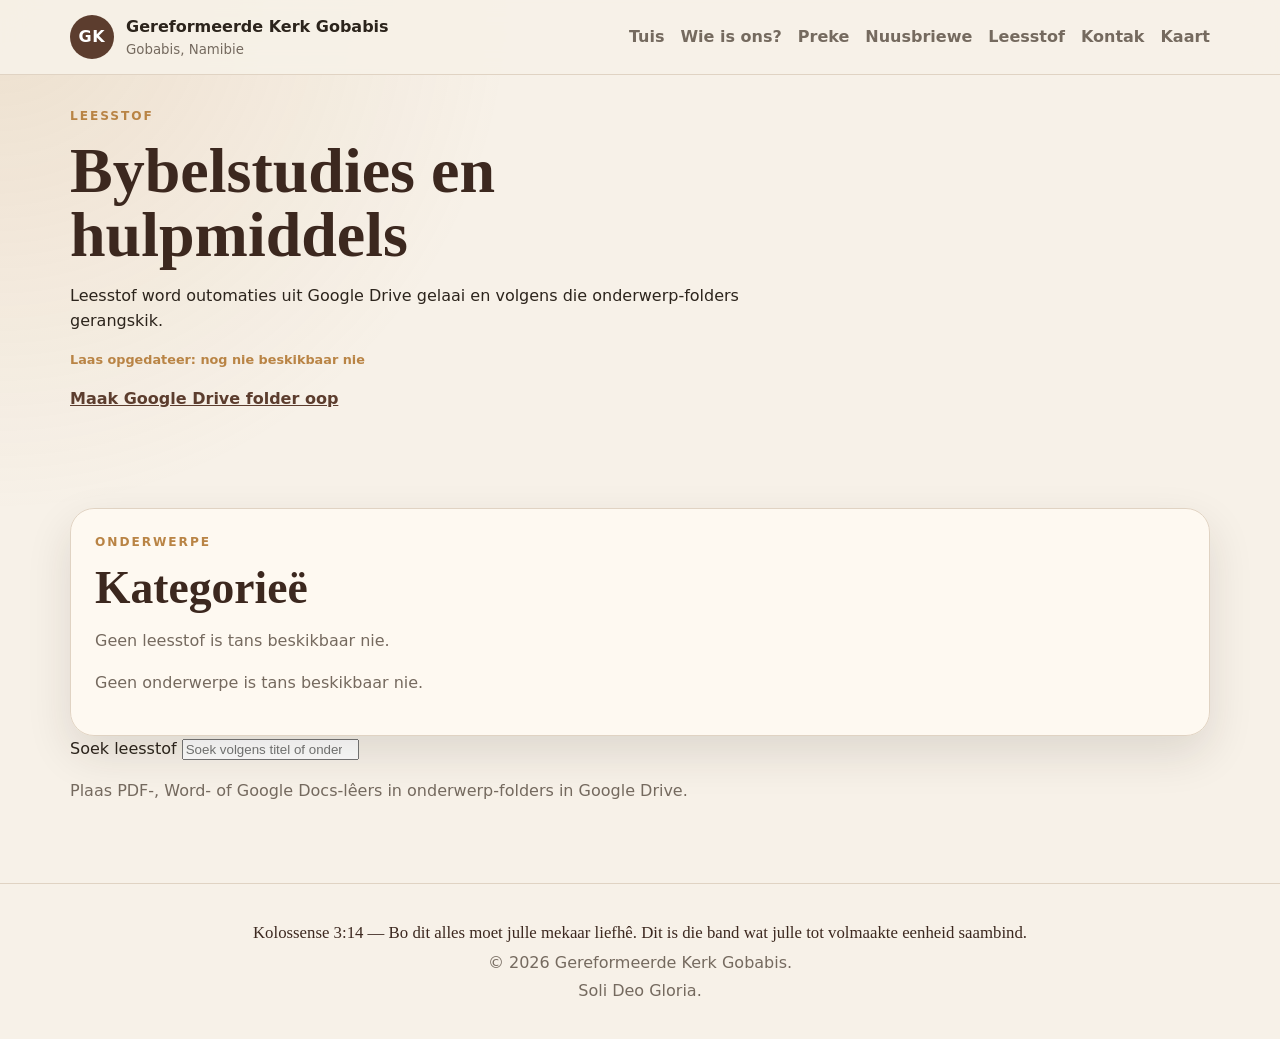
==== leesstof.html @ 3dd40076 "Add leesstof library page" ====
<!doctype html>
<html lang="af">
  <head>
    <meta charset="utf-8" />
    <meta name="viewport" content="width=device-width, initial-scale=1" />
    <meta name="description" content="Leesstof en Bybelstudiemateriaal van Gereformeerde Kerk Gobabis." />
    <title>Leesstof | Gereformeerde Kerk Gobabis</title>
    <link rel="icon" href="/buffelsfontein/favicon.svg?v=2" type="image/svg+xml" />
    <link rel="shortcut icon" href="/buffelsfontein/favicon.svg?v=2" type="image/svg+xml" />
    <link rel="stylesheet" href="styles.css" />
    <link rel="stylesheet" href="extras.css" />
  </head>
  <body>
    <header class="site-header">
      <nav class="nav" aria-label="Hoofnavigasie">
        <a class="brand" href="index.html" aria-label="Gereformeerde Kerk Gobabis tuis">
          <span class="brand-mark">GK</span>
          <span>
            <strong data-field="church.name">Gereformeerde Kerk Gobabis</strong>
            <small data-field="church.location">Gobabis, Namibie</small>
          </span>
        </a>

        <button class="menu-button" type="button" aria-expanded="false" aria-controls="nav-links">Menu</button>

        <div class="nav-links" id="nav-links">
          <a href="index.html">Tuis</a>
          <a href="index.html#wie-ons-is">Wie is ons?</a>
          <a href="preke.html">Preke</a>
          <a href="nuusbriewe.html">Nuusbriewe</a>
          <a href="leesstof.html">Leesstof</a>
          <a href="index.html#kontak">Kontak</a>
          <a href="index.html#kaart">Kaart</a>
        </div>
      </nav>
    </header>

    <main id="top">
      <section class="section compact-section">
        <div class="section-heading">
          <p class="eyebrow">Leesstof</p>
          <h1 class="page-title">Bybelstudies en hulpmiddels</h1>
          <p>Leesstof word outomaties uit Google Drive gelaai en volgens die onderwerp-folders gerangskik.</p>
          <p class="feed-updated" id="leesstof-updated">Laas opgedateer: wag vir feed</p>
          <a class="text-link" id="leesstof-folder-link" href="#" target="_blank" rel="noopener">Maak Google Drive folder oop</a>
        </div>
      </section>

      <section class="section leesstof-layout" aria-label="Leesstof biblioteek">
        <aside class="newsletter-sidebar leesstof-sidebar">
          <p class="eyebrow">Onderwerpe</p>
          <h2>Kategorieë</h2>
          <p class="muted" id="leesstof-summary">Leesstof word gelaai.</p>
          <div class="category-list" id="leesstof-category-list"></div>
        </aside>

        <div class="leesstof-main">
          <label class="search-label" for="leesstof-search">Soek leesstof</label>
          <input class="search-input" id="leesstof-search" type="search" placeholder="Soek volgens titel of onderwerp..." />
          <div class="leesstof-items" id="leesstof-items">
            <p class="muted">Leesstof word gelaai.</p>
          </div>
        </div>
      </section>
    </main>

    <footer class="site-footer">
      <p class="footer-verse">Kolossense 3:14 — Bo dit alles moet julle mekaar liefhê. Dit is die band wat julle tot volmaakte eenheid saambind.</p>
      <p>&copy; <span id="year"></span> <span data-field="church.name">Gereformeerde Kerk Gobabis</span>.</p>
      <p>Soli Deo Gloria.</p>
    </footer>

    <script src="script.js"></script>
  </body>
</html>
---- styles.css ----
:root {
  color-scheme: only light;
  --background: #f7f1e8;
  --surface: #fffaf2;
  --surface-strong: #ffffff;
  --text: #2c241c;
  --muted: #756a5f;
  --line: #e0d3c3;
  --brand: #5c3d2e;
  --brand-dark: #3c281f;
  --accent: #b98445;
  --danger: #8a2f24;
  --danger-bg: #fff1ef;
  --shadow: 0 18px 45px rgba(44, 36, 28, 0.12);
  font-family: Inter, ui-sans-serif, system-ui, -apple-system, BlinkMacSystemFont, "Segoe UI", sans-serif;
}

* { box-sizing: border-box; }
html { scroll-behavior: smooth; background: #f7f1e8; }
body { margin: 0; background: radial-gradient(circle at top left, rgba(185, 132, 69, 0.16), transparent 32rem), var(--background); color: var(--text); line-height: 1.6; }
a { color: inherit; }

.site-header { position: sticky; top: 0; z-index: 10; background: rgba(247, 241, 232, 0.92); border-bottom: 1px solid var(--line); backdrop-filter: blur(14px); }
.nav { max-width: 1180px; margin: 0 auto; padding: 0.85rem 1.25rem; display: flex; align-items: center; justify-content: space-between; gap: 1rem; }
.brand { display: inline-flex; align-items: center; gap: 0.75rem; text-decoration: none; }
.brand-mark { width: 2.75rem; height: 2.75rem; border-radius: 999px; display: grid; place-items: center; background: var(--brand); color: white; font-weight: 800; letter-spacing: 0.04em; }
.brand strong, .brand small { display: block; }
.brand small { color: var(--muted); }
.nav-links { display: flex; align-items: center; gap: 1rem; }
.nav-links a { color: var(--muted); font-weight: 650; text-decoration: none; }
.nav-links a:hover { color: var(--brand); }
.menu-button { display: none; border: 1px solid var(--line); border-radius: 999px; background: var(--surface); color: var(--brand); padding: 0.55rem 0.9rem; font-weight: 700; }

.data-alert { display: none; max-width: 1180px; margin: 1rem auto 0; padding: 0.9rem 1.25rem; border: 1px solid rgba(138, 47, 36, 0.25); border-radius: 1rem; background: var(--danger-bg); color: var(--danger); font-weight: 750; }
.data-load-failed .data-alert { display: block; }

.section { max-width: 1180px; margin: 0 auto; padding: 4rem 1.25rem; }
.compact-section { padding-top: 3rem; padding-bottom: 3rem; }
.page-title { margin: 0; font-family: Georgia, "Times New Roman", serif; font-size: clamp(2.2rem, 5vw, 4rem); line-height: 1; color: var(--brand-dark); }
.section-heading { max-width: 760px; }
.section-heading p:last-child { color: var(--muted); }
.eyebrow { color: var(--accent); font-size: 0.76rem; font-weight: 800; letter-spacing: 0.16em; margin: 0 0 0.75rem; text-transform: uppercase; }
.muted { color: var(--muted); }

.hero { min-height: auto; display: grid; grid-template-columns: minmax(0, 1.15fr) minmax(260px, 0.55fr); align-items: center; gap: 1.5rem; }
.hero h1 { max-width: 760px; margin: 0; font-family: Georgia, "Times New Roman", serif; font-size: clamp(2.35rem, 6vw, 4.7rem); line-height: 0.98; color: var(--brand-dark); }
.lead { max-width: 680px; color: var(--muted); font-size: clamp(1.05rem, 1.8vw, 1.25rem); }
.hero-actions, .social-links { display: flex; flex-wrap: wrap; gap: 0.8rem; margin-top: 1.4rem; }
.button { border-radius: 999px; display: inline-flex; align-items: center; justify-content: center; min-height: 3rem; padding: 0 1.25rem; font-weight: 800; text-decoration: none; white-space: nowrap; }
.button.primary { background: var(--brand); color: white; }
.button.secondary { border: 1px solid var(--line); background: var(--surface); color: var(--brand); }
.text-link { display: inline-flex; margin-top: 1rem; color: var(--brand); font-weight: 800; }

.hero-card, .contact-card, .feature-card, .info-card, .newsletter-sidebar { border: 1px solid var(--line); border-radius: 1.5rem; background: rgba(255, 250, 242, 0.88); box-shadow: var(--shadow); padding: 1.5rem; }
.feature-card { padding: clamp(1.5rem, 4vw, 2.25rem); max-width: 900px; }
.info-card { display: flex; align-items: center; justify-content: space-between; gap: 1.5rem; }
.hero-card h2, .section-heading h2, .split h2, .feature-card h2, .info-card h2, .newsletter-sidebar h2 { margin: 0; font-family: Georgia, "Times New Roman", serif; color: var(--brand-dark); font-size: clamp(1.8rem, 4vw, 2.85rem); line-height: 1.05; }
.feature-card p:last-child, .info-card p:last-child { color: var(--muted); max-width: 760px; }
.service-list { display: grid; gap: 0.25rem; margin: 1rem 0; }
.service-time { color: var(--brand); font-size: 2.65rem; font-weight: 900; line-height: 1; margin: 0.8rem 0 0.1rem; }
.service-time.smaller { font-size: 2rem; }

.embed-shell { position: relative; overflow: hidden; border: 1px solid var(--line); border-radius: 1.5rem; background: var(--surface-strong); box-shadow: var(--shadow); }
.embed-shell iframe { display: none; width: 100%; border: 0; }
.video-shell { display: block; min-height: auto; margin-top: 1.2rem; aspect-ratio: 16 / 9; }
.video-shell iframe { height: 100%; }
.video-page-layout { display: grid; grid-template-columns: minmax(0, 1fr) minmax(260px, 0.38fr); gap: 1.25rem; align-items: start; padding-top: 1rem; }
.video-page-player { margin-top: 0; }
.video-sidebar { position: sticky; top: 6rem; }
.video-list { display: grid; gap: 0.8rem; margin-top: 1rem; }
.video-list-button { border: 1px solid var(--line); border-radius: 1rem; background: var(--surface-strong); color: var(--text); cursor: pointer; overflow: hidden; padding: 0; text-align: left; }
.video-list-button img { display: block; width: 100%; aspect-ratio: 16 / 9; object-fit: cover; }
.video-list-button span { display: block; color: var(--accent); font-size: 0.78rem; font-weight: 800; padding: 0.75rem 0.85rem 0.15rem; text-transform: uppercase; }
.video-list-button strong { display: block; color: var(--brand-dark); line-height: 1.3; padding: 0 0.85rem 0.85rem; }
.video-list-button:hover { border-color: var(--accent); }

.newsletter-reader-layout { display: grid; grid-template-columns: minmax(240px, 0.35fr) minmax(0, 1fr); gap: 1.25rem; align-items: start; padding-top: 1rem; }
.newsletter-sidebar { position: sticky; top: 6rem; }
.newsletter-archive-list { display: grid; gap: 0.75rem; margin-top: 1rem; }
.newsletter-list-button { border: 1px solid var(--line); border-radius: 1rem; background: var(--surface-strong); color: var(--text); cursor: pointer; padding: 0.85rem; text-align: left; }
.newsletter-list-button span { display: block; color: var(--accent); font-size: 0.78rem; font-weight: 800; margin-bottom: 0.2rem; text-transform: uppercase; }
.newsletter-list-button strong { display: block; color: var(--brand-dark); }
.newsletter-list-button:hover { border-color: var(--accent); }
.newsletter-reader-shell { min-height: 720px; }
.newsletter-reader-shell iframe { height: 720px; }

.placeholder { min-height: inherit; display: grid; place-items: center; padding: 2rem; text-align: center; }
.placeholder h3 { margin-bottom: 0.25rem; color: var(--brand-dark); }
.placeholder p { max-width: 520px; margin: 0 auto; color: var(--muted); }

.split { display: grid; grid-template-columns: 1fr 1fr; align-items: start; gap: 2rem; }
.split p { color: var(--muted); }
.contact-card p { margin: 0 0 0.7rem; }
.contact-card p:last-child { margin-bottom: 0; }
.site-footer { border-top: 1px solid var(--line); padding: 2rem 1.25rem; text-align: center; color: var(--muted); }
.site-footer p { margin: 0.2rem 0; }
.footer-verse { color: var(--brand-dark); font-family: Georgia, "Times New Roman", serif; font-size: 1.05rem; }

@media (prefers-color-scheme: dark) {
  :root {
    color-scheme: only light;
    --background: #f7f1e8;
    --surface: #fffaf2;
    --surface-strong: #ffffff;
    --text: #2c241c;
    --muted: #756a5f;
    --line: #e0d3c3;
    --brand: #5c3d2e;
    --brand-dark: #3c281f;
    --accent: #b98445;
    --danger: #8a2f24;
    --danger-bg: #fff1ef;
    --shadow: 0 18px 45px rgba(44, 36, 28, 0.12);
  }

  html { background: #f7f1e8; }
  body { background: radial-gradient(circle at top left, rgba(185, 132, 69, 0.16), transparent 32rem), var(--background); color: var(--text); }
}

@media (max-width: 900px) {
  .menu-button { display: inline-flex; }
  .nav { align-items: flex-start; }
  .nav-links { position: absolute; inset: 100% 1rem auto 1rem; display: none; flex-direction: column; align-items: stretch; border: 1px solid var(--line); border-radius: 1rem; background: var(--surface); padding: 0.8rem; box-shadow: var(--shadow); }
  .nav-links.is-open { display: flex; }
  .nav-links a { padding: 0.55rem 0.4rem; }
  .hero, .split, .newsletter-reader-layout, .video-page-layout { grid-template-columns: 1fr; }
  .newsletter-sidebar, .video-sidebar { position: static; }
  .info-card { align-items: stretch; flex-direction: column; }
  .newsletter-reader-shell, .newsletter-reader-shell iframe { min-height: 560px; height: 560px; }
}

@media (max-width: 520px) {
  .brand small { display: none; }
  .section { padding-left: 1rem; padding-right: 1rem; }
  .button { width: 100%; }
}
---- extras.css ----
.compact-section {
  padding-top: 2rem;
  padding-bottom: 2rem;
}

.hero {
  gap: 1.25rem;
}

.hero h1 {
  font-size: clamp(2.1rem, 5vw, 4.1rem);
}

.lead {
  font-size: clamp(1rem, 1.6vw, 1.18rem);
}

.button {
  min-height: 2.75rem;
  padding: 0 1.1rem;
  gap: 0.45rem;
}

.compact-actions {
  margin-top: 1rem;
}

.compact-card {
  padding: 1.25rem;
}

.compact-service-list {
  grid-template-columns: auto 1fr;
  align-items: baseline;
  column-gap: 0.85rem;
}

.compact-service-list .service-time {
  font-size: 2.2rem;
  margin-top: 0.55rem;
}

.compact-service-list .service-time.smaller {
  font-size: 1.65rem;
}

.home-grid {
  display: grid;
  grid-template-columns: repeat(2, minmax(0, 1fr));
  gap: 1.25rem;
  align-items: stretch;
}

.content-preview-card {
  border: 1px solid var(--line);
  border-radius: 1.5rem;
  background: rgba(255, 250, 242, 0.88);
  box-shadow: var(--shadow);
  padding: 1.35rem;
  display: grid;
  gap: 1rem;
  align-content: start;
}

.content-preview-card h2 {
  margin: 0;
  font-family: Georgia, "Times New Roman", serif;
  color: var(--brand-dark);
  font-size: clamp(1.45rem, 3vw, 2.25rem);
  line-height: 1.05;
}

.feed-updated {
  margin: 0.8rem 0 0;
  color: var(--accent);
  font-size: 0.8rem;
  font-weight: 800;
}

.preview-link {
  display: block;
  overflow: hidden;
  border: 1px solid var(--line);
  border-radius: 1.1rem;
  background: var(--surface-strong);
  color: var(--brand-dark);
  font-weight: 800;
  text-decoration: none;
}

.preview-link img {
  display: none;
  width: 100%;
  aspect-ratio: 16 / 9;
  object-fit: cover;
  background: var(--line);
}

.preview-link span {
  display: block;
  padding: 0.85rem;
}

.newsletter-mini-preview {
  border: 1px solid var(--line);
  border-radius: 1.1rem;
  background: var(--surface-strong);
  padding: 1rem;
}

.newsletter-mini-preview h3 {
  margin: 0;
  font-family: Georgia, "Times New Roman", serif;
  color: var(--brand-dark);
  font-size: 1.35rem;
}

.icon-button .social-icon-img {
  width: 1.35rem;
  height: 1.35rem;
  display: inline-block;
  flex: 0 0 auto;
}

@media (max-width: 900px) {
  .home-grid {
    grid-template-columns: 1fr;
  }
}
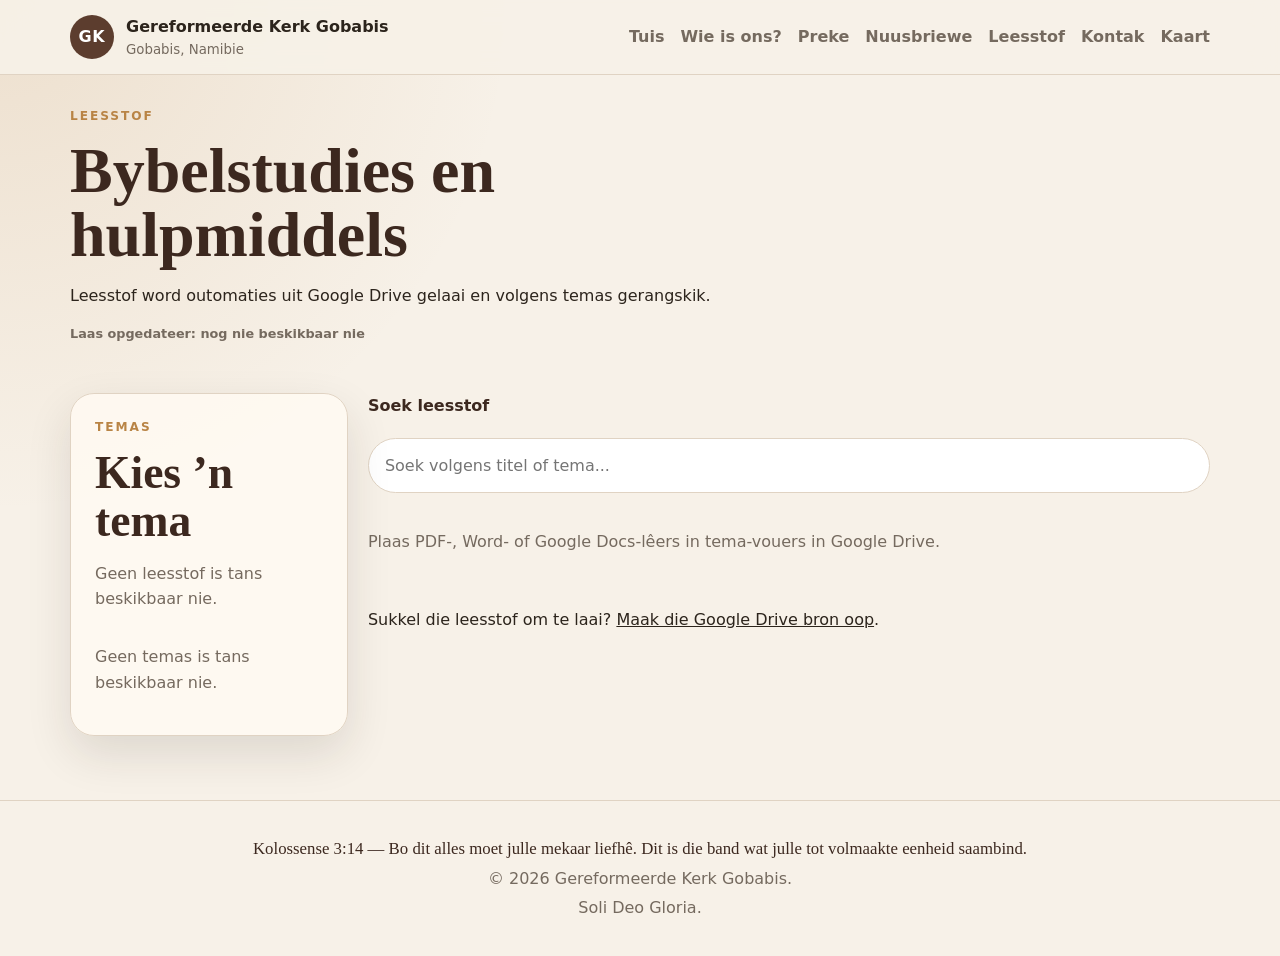
==== commit 2f8c92c2: "Use themes wording and subtler Drive link on leesstof page" ====
--- a/leesstof.html
+++ b/leesstof.html
@@ -40,26 +40,26 @@
         <div class="section-heading">
           <p class="eyebrow">Leesstof</p>
           <h1 class="page-title">Bybelstudies en hulpmiddels</h1>
-          <p>Leesstof word outomaties uit Google Drive gelaai en volgens die onderwerp-folders gerangskik.</p>
+          <p>Leesstof word outomaties uit Google Drive gelaai en volgens temas gerangskik.</p>
           <p class="feed-updated" id="leesstof-updated">Laas opgedateer: wag vir feed</p>
-          <a class="text-link" id="leesstof-folder-link" href="#" target="_blank" rel="noopener">Maak Google Drive folder oop</a>
         </div>
       </section>
 
       <section class="section leesstof-layout" aria-label="Leesstof biblioteek">
         <aside class="newsletter-sidebar leesstof-sidebar">
-          <p class="eyebrow">Onderwerpe</p>
-          <h2>Kategorieë</h2>
+          <p class="eyebrow">Temas</p>
+          <h2>Kies ’n tema</h2>
           <p class="muted" id="leesstof-summary">Leesstof word gelaai.</p>
-          <div class="category-list" id="leesstof-category-list"></div>
+          <div class="category-list" id="leesstof-theme-list"></div>
         </aside>
 
         <div class="leesstof-main">
           <label class="search-label" for="leesstof-search">Soek leesstof</label>
-          <input class="search-input" id="leesstof-search" type="search" placeholder="Soek volgens titel of onderwerp..." />
+          <input class="search-input" id="leesstof-search" type="search" placeholder="Soek volgens titel of tema..." />
           <div class="leesstof-items" id="leesstof-items">
             <p class="muted">Leesstof word gelaai.</p>
           </div>
+          <p class="drive-fallback">Sukkel die leesstof om te laai? <a id="leesstof-folder-link" href="#" target="_blank" rel="noopener">Maak die Google Drive bron oop</a>.</p>
         </div>
       </section>
     </main>
--- a/extras.css
+++ b/extras.css
@@ -115,6 +115,133 @@
   font-size: 1.35rem;
 }
 
+.leesstof-layout {
+  display: grid;
+  grid-template-columns: minmax(240px, 0.33fr) minmax(0, 1fr);
+  gap: 1.25rem;
+  align-items: start;
+  padding-top: 1rem;
+}
+
+.leesstof-sidebar {
+  position: sticky;
+  top: 6rem;
+}
+
+.category-list {
+  display: flex;
+  flex-wrap: wrap;
+  gap: 0.55rem;
+  margin-top: 1rem;
+}
+
+.category-pill {
+  border: 1px solid var(--line);
+  border-radius: 999px;
+  background: var(--surface-strong);
+  color: var(--brand);
+  cursor: pointer;
+  font-weight: 800;
+  padding: 0.55rem 0.85rem;
+}
+
+.category-pill span {
+  color: var(--muted);
+  font-size: 0.8rem;
+  margin-left: 0.25rem;
+}
+
+.category-pill.is-active,
+.category-pill:hover {
+  background: var(--brand);
+  border-color: var(--brand);
+  color: white;
+}
+
+.category-pill.is-active span,
+.category-pill:hover span {
+  color: rgba(255, 255, 255, 0.78);
+}
+
+.leesstof-main {
+  display: grid;
+  gap: 1.25rem;
+}
+
+.search-label {
+  color: var(--brand-dark);
+  font-weight: 800;
+}
+
+.search-input {
+  border: 1px solid var(--line);
+  border-radius: 999px;
+  background: var(--surface-strong);
+  color: var(--text);
+  font: inherit;
+  padding: 0.85rem 1rem;
+  width: 100%;
+}
+
+.leesstof-items {
+  display: grid;
+  gap: 1.5rem;
+}
+
+.leesstof-category {
+  display: grid;
+  gap: 0.9rem;
+}
+
+.leesstof-category-heading {
+  display: flex;
+  align-items: baseline;
+  justify-content: space-between;
+  gap: 1rem;
+  border-bottom: 1px solid var(--line);
+  padding-bottom: 0.55rem;
+}
+
+.leesstof-category-heading h2 {
+  margin: 0;
+  font-family: Georgia, "Times New Roman", serif;
+  color: var(--brand-dark);
+  font-size: clamp(1.55rem, 3vw, 2.4rem);
+}
+
+.leesstof-category-heading span,
+.file-type {
+  color: var(--accent);
+  font-size: 0.78rem;
+  font-weight: 900;
+  letter-spacing: 0.08em;
+  text-transform: uppercase;
+}
+
+.leesstof-card-grid {
+  display: grid;
+  grid-template-columns: repeat(2, minmax(0, 1fr));
+  gap: 1rem;
+}
+
+.leesstof-card {
+  border: 1px solid var(--line);
+  border-radius: 1.25rem;
+  background: rgba(255, 250, 242, 0.88);
+  box-shadow: var(--shadow);
+  display: grid;
+  gap: 0.8rem;
+  padding: 1.1rem;
+}
+
+.leesstof-card h3 {
+  margin: 0.35rem 0 0;
+  color: var(--brand-dark);
+  font-family: Georgia, "Times New Roman", serif;
+  font-size: 1.25rem;
+  line-height: 1.2;
+}
+
 .icon-button .social-icon-img {
   width: 1.35rem;
   height: 1.35rem;
@@ -123,7 +250,13 @@
 }
 
 @media (max-width: 900px) {
-  .home-grid {
+  .home-grid,
+  .leesstof-layout,
+  .leesstof-card-grid {
     grid-template-columns: 1fr;
   }
-}
+
+  .leesstof-sidebar {
+    position: static;
+  }
+}
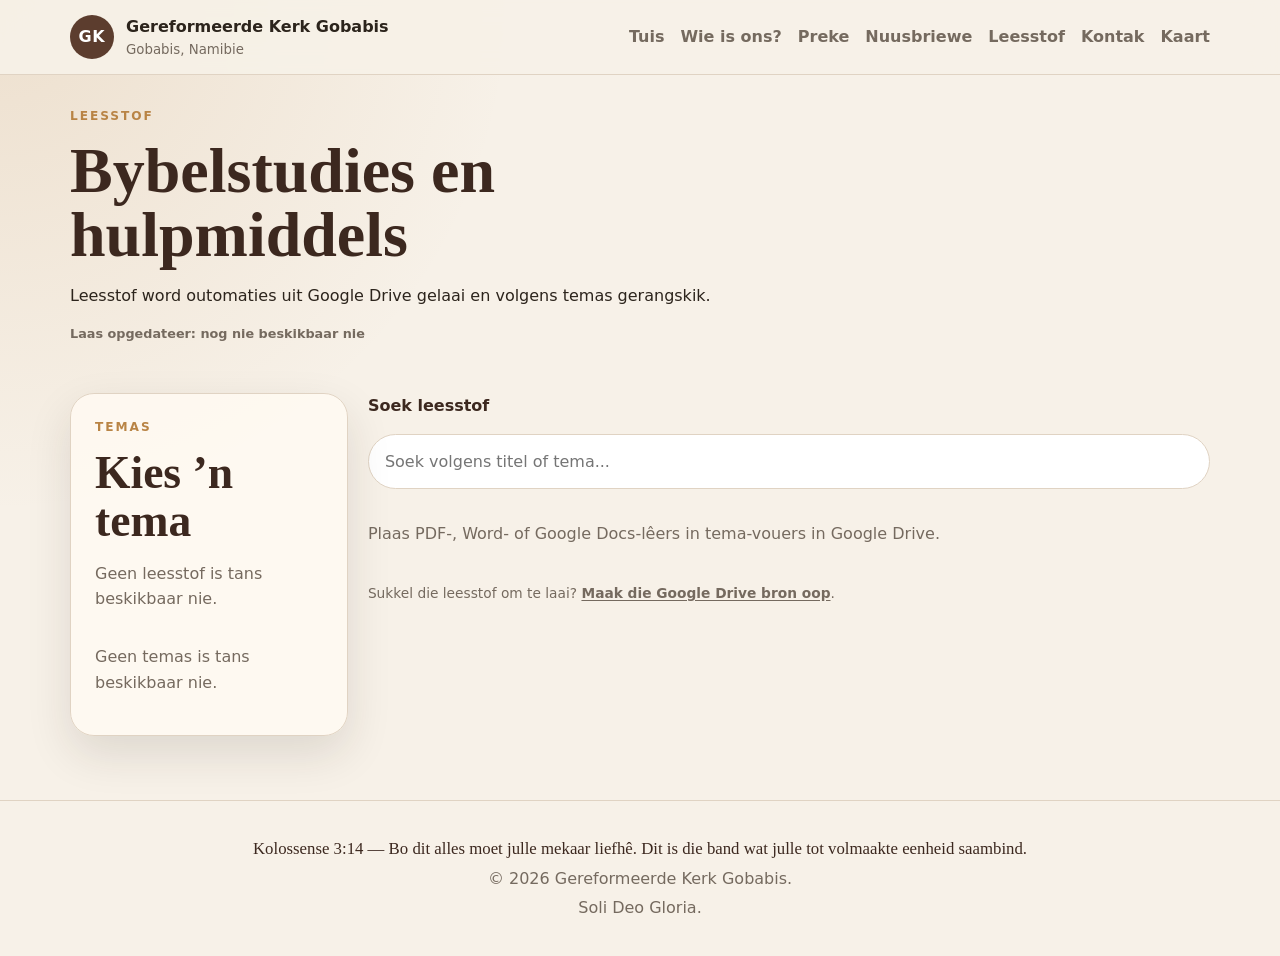
==== commit 787bc438: "Add leesstof metadata and cache busting" ====
--- a/leesstof.html
+++ b/leesstof.html
@@ -4,11 +4,12 @@
     <meta charset="utf-8" />
     <meta name="viewport" content="width=device-width, initial-scale=1" />
     <meta name="description" content="Leesstof en Bybelstudiemateriaal van Gereformeerde Kerk Gobabis." />
+    <meta name="color-scheme" content="light" />
     <title>Leesstof | Gereformeerde Kerk Gobabis</title>
     <link rel="icon" href="/buffelsfontein/favicon.svg?v=2" type="image/svg+xml" />
     <link rel="shortcut icon" href="/buffelsfontein/favicon.svg?v=2" type="image/svg+xml" />
-    <link rel="stylesheet" href="styles.css" />
-    <link rel="stylesheet" href="extras.css" />
+    <link rel="stylesheet" href="styles.css?v=5" />
+    <link rel="stylesheet" href="extras.css?v=5" />
   </head>
   <body>
     <header class="site-header">
@@ -70,6 +71,6 @@
       <p>Soli Deo Gloria.</p>
     </footer>
 
-    <script src="script.js"></script>
+    <script src="script.js?v=5"></script>
   </body>
 </html>
--- a/styles.css
+++ b/styles.css
@@ -1,5 +1,5 @@
 :root {
-  color-scheme: only light;
+  color-scheme: light;
   --background: #f7f1e8;
   --surface: #fffaf2;
   --surface-strong: #ffffff;
@@ -96,27 +96,6 @@
 .site-footer p { margin: 0.2rem 0; }
 .footer-verse { color: var(--brand-dark); font-family: Georgia, "Times New Roman", serif; font-size: 1.05rem; }
 
-@media (prefers-color-scheme: dark) {
-  :root {
-    color-scheme: only light;
-    --background: #f7f1e8;
-    --surface: #fffaf2;
-    --surface-strong: #ffffff;
-    --text: #2c241c;
-    --muted: #756a5f;
-    --line: #e0d3c3;
-    --brand: #5c3d2e;
-    --brand-dark: #3c281f;
-    --accent: #b98445;
-    --danger: #8a2f24;
-    --danger-bg: #fff1ef;
-    --shadow: 0 18px 45px rgba(44, 36, 28, 0.12);
-  }
-
-  html { background: #f7f1e8; }
-  body { background: radial-gradient(circle at top left, rgba(185, 132, 69, 0.16), transparent 32rem), var(--background); color: var(--text); }
-}
-
 @media (max-width: 900px) {
   .menu-button { display: inline-flex; }
   .nav { align-items: flex-start; }
--- a/extras.css
+++ b/extras.css
@@ -115,6 +115,12 @@
   font-size: 1.35rem;
 }
 
+.newsletter-reader-main,
+.leesstof-main {
+  display: grid;
+  gap: 1rem;
+}
+
 .leesstof-layout {
   display: grid;
   grid-template-columns: minmax(240px, 0.33fr) minmax(0, 1fr);
@@ -161,11 +167,6 @@
 .category-pill.is-active span,
 .category-pill:hover span {
   color: rgba(255, 255, 255, 0.78);
-}
-
-.leesstof-main {
-  display: grid;
-  gap: 1.25rem;
 }
 
 .search-label {
@@ -242,6 +243,25 @@
   line-height: 1.2;
 }
 
+.drive-fallback {
+  color: var(--muted);
+  font-size: 0.86rem;
+  margin: 0.2rem 0 0;
+}
+
+.drive-fallback a,
+.drive-mini-link {
+  color: var(--muted);
+  font-size: 0.86rem;
+  font-weight: 750;
+  text-decoration: underline;
+  text-underline-offset: 0.18em;
+}
+
+.drive-mini-link {
+  align-self: center;
+}
+
 .icon-button .social-icon-img {
   width: 1.35rem;
   height: 1.35rem;
